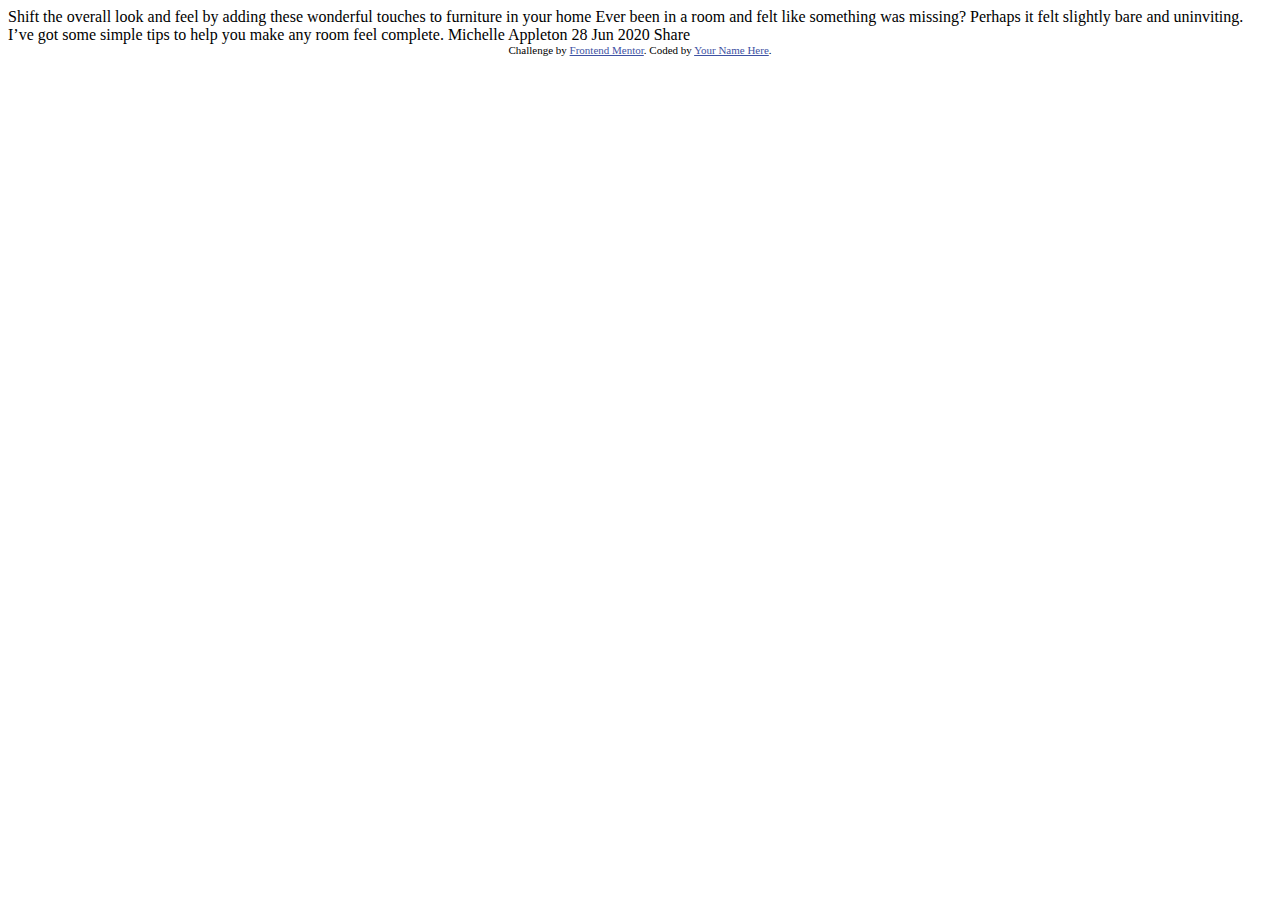
==== article-preview-component/index.html @ 29b6d790 "feat: article preview component challenge start" ====
<!DOCTYPE html>
<html lang="en">
<head>
  <meta charset="UTF-8">
  <meta name="viewport" content="width=device-width, initial-scale=1.0"> <!-- displays site properly based on user's device -->

  <link rel="icon" type="image/png" sizes="32x32" href="./images/favicon-32x32.png">
  
  <title>Frontend Mentor | Article preview component</title>

  <!-- Feel free to remove these styles or customise in your own stylesheet 👍 -->
  <style>
    .attribution { font-size: 11px; text-align: center; }
    .attribution a { color: hsl(228, 45%, 44%); }
  </style>
</head>
<body>

  Shift the overall look and feel by adding these wonderful 
  touches to furniture in your home

  Ever been in a room and felt like something was missing? Perhaps 
  it felt slightly bare and uninviting. I’ve got some simple tips 
  to help you make any room feel complete.

  Michelle Appleton
  28 Jun 2020

  Share
  
  <div class="attribution">
    Challenge by <a href="https://www.frontendmentor.io?ref=challenge" target="_blank">Frontend Mentor</a>. 
    Coded by <a href="#">Your Name Here</a>.
  </div>
</body>
</html>
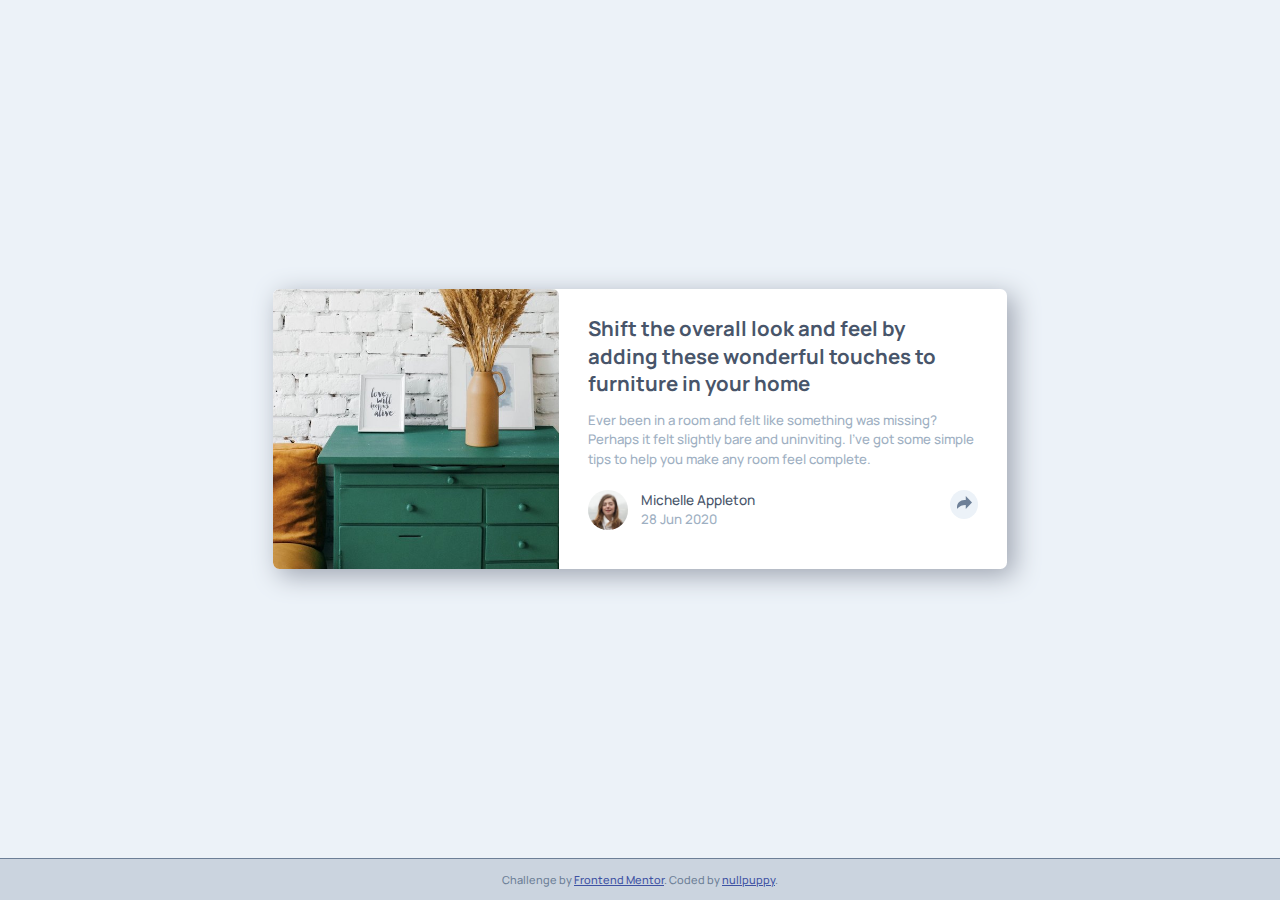
==== commit 6597f20f: "feat: article preview component challenge implementation" ====
--- a/article-preview-component/index.html
+++ b/article-preview-component/index.html
@@ -5,32 +5,78 @@
   <meta name="viewport" content="width=device-width, initial-scale=1.0"> <!-- displays site properly based on user's device -->
 
   <link rel="icon" type="image/png" sizes="32x32" href="./images/favicon-32x32.png">
-  
+  <link rel="stylesheet" href="css/style.css">
+  <script defer src="js/main.js"></script>
+
   <title>Frontend Mentor | Article preview component</title>
 
-  <!-- Feel free to remove these styles or customise in your own stylesheet 👍 -->
-  <style>
-    .attribution { font-size: 11px; text-align: center; }
-    .attribution a { color: hsl(228, 45%, 44%); }
-  </style>
 </head>
 <body>
 
-  Shift the overall look and feel by adding these wonderful 
-  touches to furniture in your home
+  <main>
+    <section class="card">
+      <div class="card-image"><img src="images/drawers.jpg" width="660" height="528" alt=""></div>
+      <div class="card-body">
+        <header>
+          <h2>
+            Shift the overall look and feel by adding these wonderful
+            touches to furniture in your home
+          </h2>
+        </header>
+        <p>
+          Ever been in a room and felt like something was missing? Perhaps
+          it felt slightly bare and uninviting. I’ve got some simple tips
+          to help you make any room feel complete.
+        </p>
+        <footer>
+          <div class="author">
+            <img class="avatar" src="images/avatar-michelle.jpg" width="40" height="40" alt="">
+            <div class="author-details">
+              <p>Michelle Appleton</p>
+              <p>28 Jun 2020</p>
+            </div>
+          </div>
+          <div class="share-container">
+            <button class="share-button">
+              <svg xmlns="http://www.w3.org/2000/svg" width="15" height="13">
+                <path fill="#6E8098" d="M15 6.495L8.766.014V3.88H7.441C3.33 3.88 0 7.039 0 10.936v2.049l.589-.612C2.59 10.294 5.422 9.11 8.39 9.11h.375v3.867L15 6.495z"/>
+              </svg>
+            </button>
+            <ul id="share-popup">
+              <li class="upper">Share</li>
+              <li>
+                <a class="share-link" href="" title="Share to facebook" autofocus>
+                  <svg xmlns="http://www.w3.org/2000/svg" width="20" height="20">
+                    <path fill="#FFF" d="M18.896 0H1.104C.494 0 0 .494 0 1.104v17.793C0 19.506.494 20 1.104 20h9.58v-7.745H8.076V9.237h2.606V7.01c0-2.583 1.578-3.99 3.883-3.99 1.104 0 2.052.082 2.329.119v2.7h-1.598c-1.254 0-1.496.597-1.496 1.47v1.928h2.989l-.39 3.018h-2.6V20h5.098c.608 0 1.102-.494 1.102-1.104V1.104C20 .494 19.506 0 18.896 0z"/>
+                  </svg>
+                </a>
+              </li>
+              <li>
+                <a class="share-link" href="" title="Share to twitter">
+                  <svg xmlns="http://www.w3.org/2000/svg" width="20" height="17">
+                    <path fill="#FFF" d="M20 2.172a8.192 8.192 0 01-2.357.646 4.11 4.11 0 001.804-2.27 8.22 8.22 0 01-2.605.996A4.096 4.096 0 0013.847.248c-2.65 0-4.596 2.472-3.998 5.037A11.648 11.648 0 011.392 1a4.109 4.109 0 001.27 5.478 4.086 4.086 0 01-1.858-.513c-.045 1.9 1.318 3.679 3.291 4.075a4.113 4.113 0 01-1.853.07 4.106 4.106 0 003.833 2.849A8.25 8.25 0 010 14.658a11.616 11.616 0 006.29 1.843c7.618 0 11.922-6.434 11.663-12.205A8.354 8.354 0 0020 2.172z"/>
+                  </svg>
+                </a>
+              </li>
+              <li>
+                <a class="share-link" href="" title="Share to pinterest">
+                  <svg xmlns="http://www.w3.org/2000/svg" width="20" height="20">
+                    <path fill="#FFF" d="M10 0C4.478 0 0 4.477 0 10c0 4.237 2.636 7.855 6.356 9.312-.088-.791-.167-2.005.035-2.868.182-.78 1.172-4.97 1.172-4.97s-.299-.6-.299-1.486c0-1.39.806-2.428 1.81-2.428.852 0 1.264.64 1.264 1.408 0 .858-.545 2.14-.828 3.33-.236.995.5 1.807 1.48 1.807 1.778 0 3.144-1.874 3.144-4.58 0-2.393-1.72-4.068-4.177-4.068-2.845 0-4.515 2.135-4.515 4.34 0 .859.331 1.781.745 2.281a.3.3 0 01.069.288l-.278 1.133c-.044.183-.145.223-.335.134-1.249-.581-2.03-2.407-2.03-3.874 0-3.154 2.292-6.052 6.608-6.052 3.469 0 6.165 2.473 6.165 5.776 0 3.447-2.173 6.22-5.19 6.22-1.013 0-1.965-.525-2.291-1.148l-.623 2.378c-.226.869-.835 1.958-1.244 2.621.937.29 1.931.446 2.962.446 5.522 0 10-4.477 10-10S15.522 0 10 0z"/>
+                  </svg>
+                </a>
+              </li>
+            </ul>
+          </div>
+        </footer>
+      </div>
+    </section>
+  </main>
 
-  Ever been in a room and felt like something was missing? Perhaps 
-  it felt slightly bare and uninviting. I’ve got some simple tips 
-  to help you make any room feel complete.
-
-  Michelle Appleton
-  28 Jun 2020
-
-  Share
-  
-  <div class="attribution">
-    Challenge by <a href="https://www.frontendmentor.io?ref=challenge" target="_blank">Frontend Mentor</a>. 
-    Coded by <a href="#">Your Name Here</a>.
-  </div>
+  <footer>
+    <div class="attribution">
+      Challenge by <a href="https://www.frontendmentor.io?ref=challenge" target="_blank">Frontend Mentor</a>.
+      Coded by <a href="https://nullpuppy.github.io/">nullpuppy</a>.
+    </div>
+  </footer>
 </body>
 </html>--- a/article-preview-component/css/style.css
+++ b/article-preview-component/css/style.css
@@ -0,0 +1,274 @@
+@import url('https://fonts.googleapis.com/css2?family=Manrope:wght@200..800&display=swap');
+
+:root {
+    --very-dark-grayish-blue: hsl(217, 19%, 35%);
+    --desaturated-dark-blue: hsl(214, 17%, 51%);
+    --grayish-blue: hsl(212, 23%, 69%);
+    --light-grayish-blue: hsl(210, 46%, 95%);
+    --white: hsl(0, 100%, 100%);
+
+    --font-family: "Manrope", "sans-serif";
+    --font-normal: 500;
+    --font-bold: 700;
+}
+
+*,
+*::before,
+*::after {
+    box-sizing: border-box;
+    margin: 0;
+    padding: 0;
+}
+
+html, body {
+    font-family: var(--font-family);
+    font-size: 0.8125rem;
+    font-style: normal;
+    font-weight: var(--font-normal);
+    min-height: 100dvh;
+}
+
+body {
+    display: flex;
+    flex-direction: column;
+    margin: auto;
+
+    background-color: var(--light-grayish-blue);
+    color: var(--grayish-blue);
+}
+
+main {
+    display: flex;
+    justify-content: center;
+    align-items: center;
+    flex-grow: 1;
+}
+
+img {
+    max-width: 100%;
+    height: auto;
+}
+
+.card {
+    margin: 2rem;
+    display: grid;
+    max-width: 25rem;
+    background-color: var(--white);
+    border-radius: 0.5rem;
+    box-shadow: 0.5rem 0.5rem 2rem color-mix(in lab, var(--very-dark-grayish-blue) 50%, var(--white));
+}
+
+.card header h2 {
+    font-size: 1.53em;
+    font-weight: var(--font-bold);
+    color: var(--very-dark-grayish-blue);
+    line-height: 1.35;
+}
+
+.card-image {
+    max-width: 27rem;
+    overflow: hidden;
+}
+
+.card-image img {
+    max-width: 27rem;
+    max-height: auto;
+}
+
+.card-image, .card-image > * {
+    border-start-start-radius: 0.5rem;
+    border-start-end-radius: 0.5rem;
+}
+
+.card-body {
+    position: relative;
+    display: flex;
+    flex-direction: column;
+    padding-inline: 2.25rem;
+    padding-block: 2rem;
+    gap: 1rem;
+}
+
+.card-body p {
+    font-size: 1.04rem;
+    line-height: 1.5;
+}
+
+.card footer {
+    margin-top: 0.5rem;
+    display: flex;
+}
+
+.author {
+    display: flex;
+    flex-grow: 1;
+}
+
+.author-details {
+    display: flex;
+    flex-direction: column;
+    align-items: flex-start;
+    justify-content: center;
+    margin-inline-start: 1rem;
+}
+
+.author-details :nth-child(1) {
+    color: var(--very-dark-grayish-blue);
+    font-size: 1.05rem;
+}
+
+img.avatar {
+    max-width: 100%;
+    border-radius: 50%;
+}
+
+.share-button {
+    border-radius: 50%;
+    align-self: center;
+    background-color: var(--light-grayish-blue);
+    color: var(--very-dark-grayish-blue);
+    border: none;
+    padding: 0.5rem;
+    position: relative;
+    z-index: 20;
+}
+
+.share-button:hover,
+.active {
+    background-color: var(--desaturated-dark-blue);
+
+    path {
+        fill: var(--white);
+    }
+}
+
+.share-container {
+    display: flex;
+    flex-direction: column;
+}
+
+#share-popup {
+    visibility: hidden;
+    opacity: 0;
+    display: flex;
+    position: absolute;
+    gap: 1rem;
+    background-color: var(--very-dark-grayish-blue);
+    color: var(--desaturated-dark-blue);
+    list-style: none;
+    transition: all 500ms ease-in-out;
+}
+
+#share-popup .upper {
+    text-transform: uppercase;
+    font-size: 1rem;
+    letter-spacing: 0.5ch;
+}
+
+.share-link {
+    display: flex;
+    border: none;
+    path {
+        fill: var(--white);
+    }
+    :hover, :focus {
+        path {
+            fill: var(--desaturated-dark-blue);
+        }
+    }
+}
+
+@media (max-width: 50em) {
+    .card-image img {
+        max-width: 27rem;
+        max-height: 15.5rem;
+        object-fit: cover;
+        object-position: 0 -2rem;
+    }
+
+    #share-popup {
+        width: 100%;
+        left: 0;
+        bottom: 0;
+        z-index: 10;
+
+        padding: 2.25rem;
+        border-radius: 0 0 0.5rem 0.5rem;
+
+        justify-content: start;
+    }
+
+    .card footer .share-button {
+        position: absolute;
+        bottom: 2rem;
+    }
+}
+
+@media (min-width: 50em) {
+    .card {
+        grid-template-columns: 39% auto;
+        grid-auto-rows: 280px;
+        max-width: 56.5rem;
+    }
+
+    .card-image, .card-image > * {
+        border-start-start-radius: 0.5rem;
+        border-end-start-radius: 0.5rem;
+    }
+
+
+    .card header h2 {
+        font-size: 1.93em;
+        line-height: 1.35;
+    }
+
+    .card-body p {
+        font-size: 1.02rem;
+    }
+
+    .share-container {
+        position: relative;
+        display: flex;
+    }
+
+    #share-popup {
+        left: 50%;
+        z-index: 10;
+        transform: translate(-50%, -150%);
+        border-radius: 0.75rem;
+        box-shadow: 0.5rem 0.5rem 2rem var(--very-dark-grayish-blue);
+
+        padding-block: 1rem;
+        padding-inline: 2rem;
+
+        align-items: center;
+        justify-content: center;
+    }
+
+    #share-popup::before {
+        content: '';
+        position: absolute;
+        width: 1.25rem;
+        height: 1.25rem;
+        bottom: -1.25rem;
+
+        border-left: 1.25rem solid transparent;
+        border-right: 1.25rem solid transparent;
+        border-top: 1.25rem solid var(--very-dark-grayish-blue);
+    }
+}
+
+.attribution {
+    font-size: 11px;
+    text-align: center;
+
+    color: var(--desaturated-dark-blue);
+    background-color: var(--white);
+    border-block-start: 1px solid var(--desaturated-dark-blue);
+    background-color: color-mix(in lab, var(--light-grayish-blue) 75%, var(--desaturated-dark-blue));
+    padding: 1rem;
+}
+
+.attribution a {
+    color: hsl(228, 45%, 44%);
+}